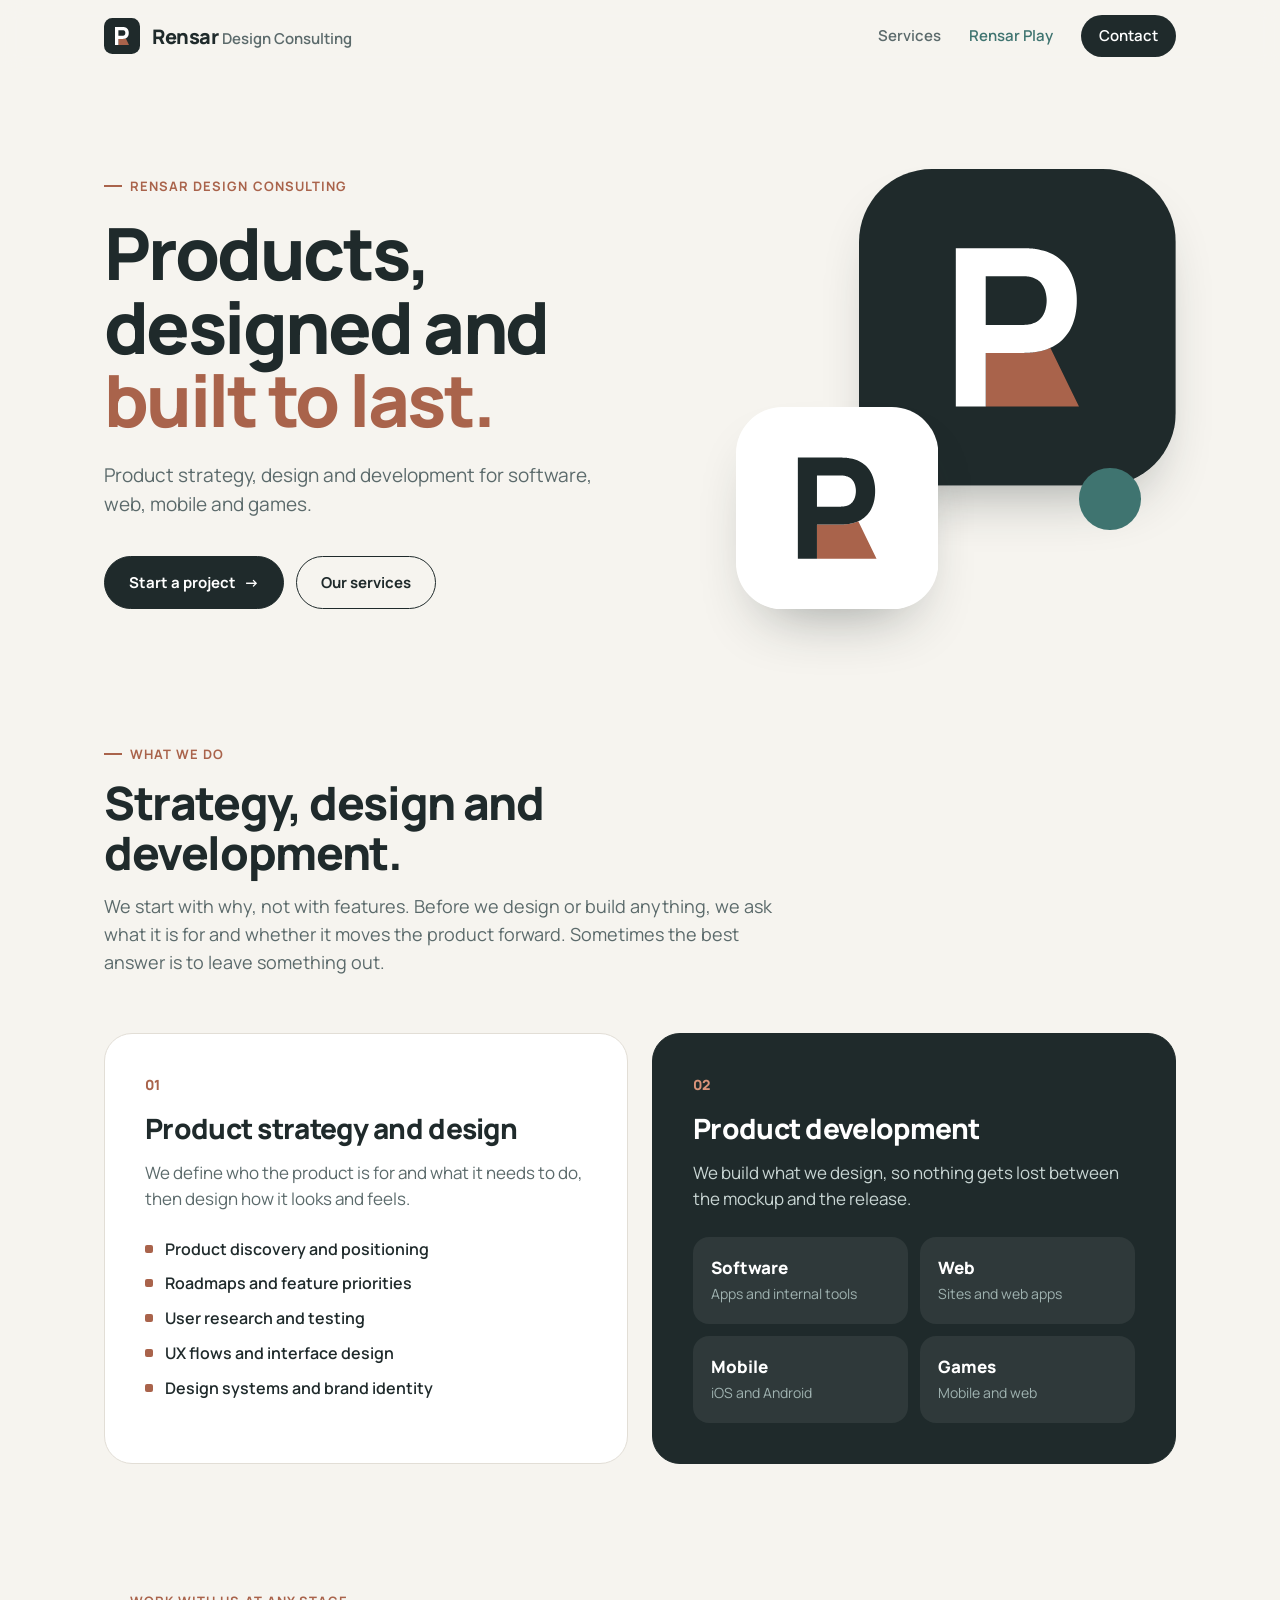
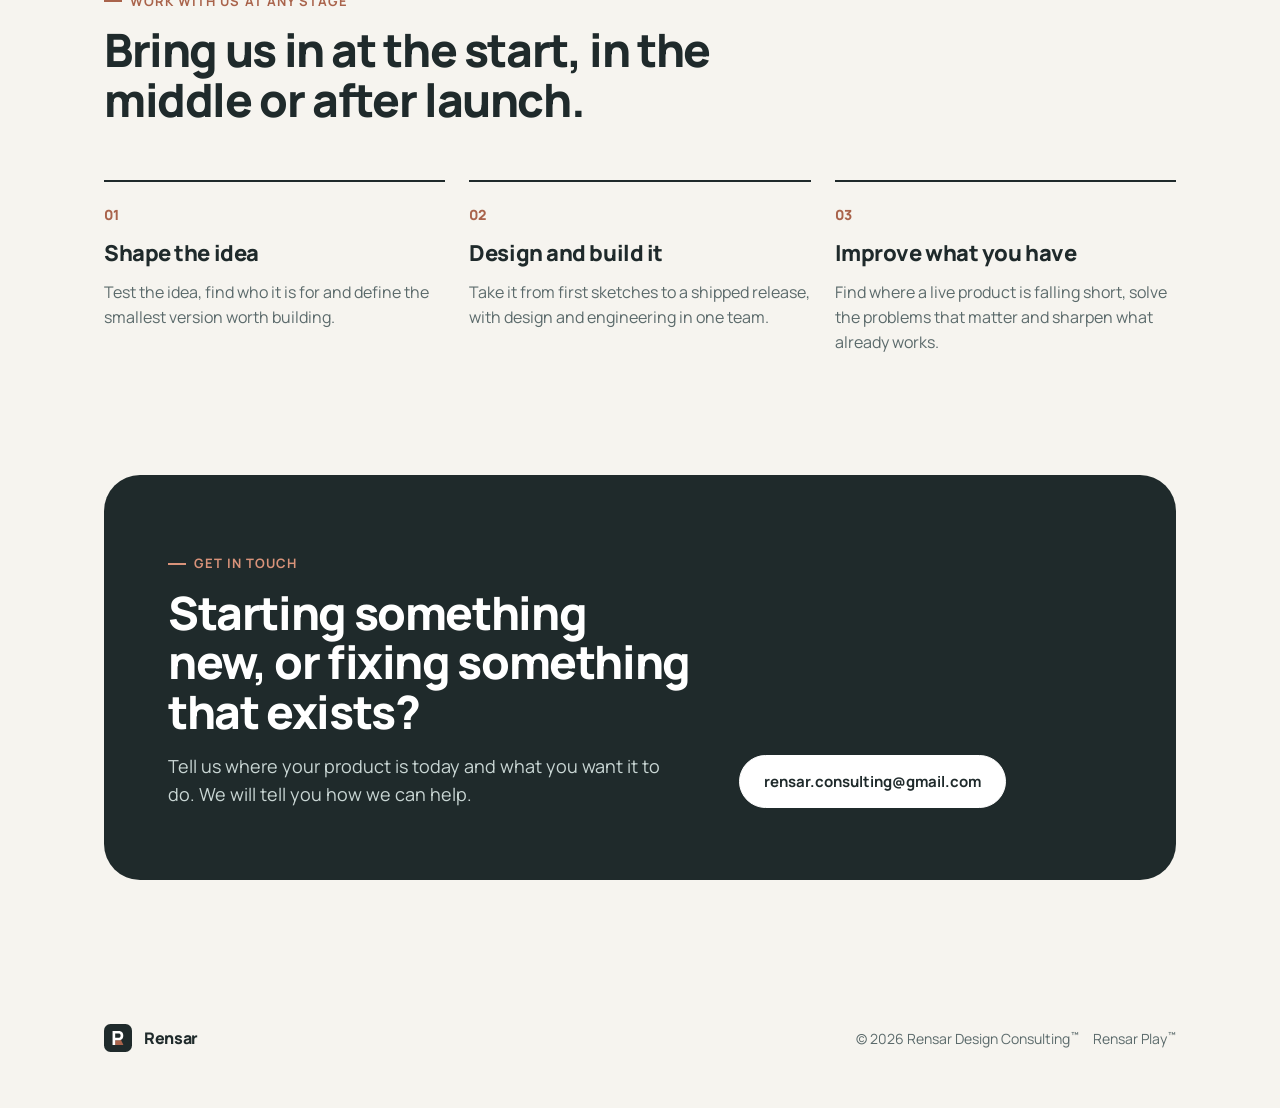
==== index.html @ d3c5a80e "Add Rensar website Home page for Rensar Design Consulting and a separate Rensar Play page.  Co-Autho" ====
<!doctype html>
<html lang="en">
<head>
<meta charset="utf-8">
<meta name="viewport" content="width=device-width, initial-scale=1">
<title>Rensar Design Consulting</title>
<meta name="description" content="Product strategy, design and development for software, web, mobile and games.">
<link rel="preconnect" href="https://fonts.googleapis.com">
<link rel="preconnect" href="https://fonts.gstatic.com" crossorigin>
<link href="https://fonts.googleapis.com/css2?family=Manrope:wght@400;500;600;700;800&display=swap" rel="stylesheet">
<link rel="icon" href="img/favicon.svg" type="image/svg+xml">
<link rel="stylesheet" href="styles.css">
</head>
<body class="">
<svg width="0" height="0" style="position:absolute" aria-hidden="true">
  <defs>
    <path id="r-wedge" d="M69.44 75.00 L40.00 75.00 L40.00 58.06 L51.67 58.06 L51.81 58.05 L51.97 58.05 L52.13 58.05 L52.31 58.04 L52.50 58.04 L52.70 58.03 L52.91 58.02 L53.13 58.01 L53.37 58.00 L53.61 57.99 L53.86 57.97 L54.10 57.96 L54.34 57.94 L54.57 57.92 L54.79 57.90 L55.01 57.88 L55.22 57.85 L55.43 57.83 L55.64 57.80 L55.83 57.78 L56.71 57.62 L57.55 57.44 L58.36 57.22 L59.14 56.97 L59.88 56.69 L60.34 56.50 L60.42 56.50 L69.44 75.00 Z"/>
    <path id="r-p" d="M30.56 25.00 L51.67 25.00 L51.82 25.00 L51.98 25.00 L52.15 25.00 L52.33 25.01 L52.52 25.01 L52.72 25.02 L52.93 25.03 L53.16 25.03 L53.39 25.04 L53.63 25.05 L53.87 25.06 L54.11 25.08 L54.34 25.09 L54.57 25.11 L54.80 25.13 L55.01 25.16 L55.23 25.18 L55.43 25.21 L55.64 25.24 L55.83 25.28 L56.71 25.43 L57.56 25.62 L58.38 25.84 L59.16 26.08 L59.91 26.36 L60.63 26.67 L61.31 27.02 L61.97 27.39 L62.59 27.79 L63.18 28.23 L63.73 28.69 L64.26 29.18 L64.76 29.69 L65.23 30.22 L65.66 30.78 L66.07 31.36 L66.45 31.96 L66.79 32.58 L67.11 33.23 L67.40 33.91 L67.65 34.60 L67.88 35.31 L68.09 36.03 L68.26 36.77 L68.41 37.52 L68.53 38.29 L68.63 39.08 L68.70 39.88 L68.74 40.70 L68.75 41.53 L68.74 42.36 L68.70 43.18 L68.63 43.98 L68.53 44.76 L68.41 45.53 L68.26 46.29 L68.08 47.03 L67.87 47.75 L67.64 48.46 L67.38 49.15 L67.09 49.82 L66.77 50.47 L66.42 51.10 L66.04 51.70 L65.63 52.28 L65.20 52.83 L64.73 53.37 L64.23 53.88 L63.70 54.36 L63.14 54.83 L62.55 55.26 L61.93 55.67 L61.28 56.04 L60.60 56.38 L59.88 56.69 L59.14 56.97 L58.36 57.22 L57.55 57.44 L56.71 57.62 L55.83 57.78 L55.64 57.80 L55.43 57.83 L55.22 57.85 L55.01 57.88 L54.79 57.90 L54.57 57.92 L54.34 57.94 L54.10 57.96 L53.86 57.97 L53.61 57.99 L53.37 58.00 L53.13 58.01 L52.91 58.02 L52.70 58.03 L52.50 58.04 L52.31 58.04 L52.13 58.05 L51.97 58.05 L51.81 58.05 L51.67 58.06 L40.00 58.06 L40.00 75.00 L30.56 75.00 L30.56 25.00 Z M51.25 49.24 L51.40 49.24 L51.55 49.23 L51.70 49.23 L51.86 49.23 L52.01 49.22 L52.17 49.21 L52.34 49.20 L52.51 49.19 L52.67 49.18 L52.85 49.17 L53.02 49.15 L53.19 49.13 L53.36 49.11 L53.52 49.09 L53.68 49.06 L53.84 49.03 L53.99 49.00 L54.15 48.97 L54.30 48.93 L54.44 48.89 L54.82 48.78 L55.17 48.65 L55.51 48.51 L55.83 48.36 L56.14 48.19 L56.42 48.01 L56.69 47.81 L56.94 47.60 L57.18 47.37 L57.40 47.14 L57.60 46.89 L57.79 46.63 L57.96 46.37 L58.13 46.10 L58.28 45.83 L58.41 45.56 L58.54 45.27 L58.65 44.99 L58.75 44.69 L58.84 44.39 L58.91 44.09 L58.98 43.79 L59.04 43.50 L59.09 43.21 L59.14 42.92 L59.17 42.64 L59.20 42.35 L59.22 42.08 L59.23 41.80 L59.24 41.53 L59.23 41.26 L59.22 40.98 L59.20 40.70 L59.17 40.42 L59.14 40.13 L59.09 39.85 L59.04 39.56 L58.98 39.26 L58.91 38.96 L58.84 38.66 L58.75 38.36 L58.65 38.07 L58.54 37.78 L58.41 37.50 L58.28 37.22 L58.13 36.95 L57.96 36.68 L57.79 36.42 L57.60 36.17 L57.40 35.92 L57.18 35.68 L56.94 35.46 L56.69 35.24 L56.42 35.05 L56.14 34.87 L55.83 34.70 L55.51 34.54 L55.17 34.40 L54.82 34.28 L54.44 34.17 L54.30 34.13 L54.15 34.09 L53.99 34.05 L53.84 34.02 L53.68 33.99 L53.52 33.97 L53.36 33.94 L53.19 33.92 L53.02 33.90 L52.85 33.89 L52.67 33.88 L52.51 33.86 L52.34 33.85 L52.17 33.84 L52.01 33.84 L51.86 33.83 L51.70 33.83 L51.55 33.82 L51.40 33.82 L51.25 33.82 L40.00 33.82 L40.00 49.24 L51.25 49.24 Z" fill-rule="evenodd"/>
    <symbol id="tile-teal" viewBox="0 0 100 100"><rect width="100" height="100" rx="23" fill="#3F7470"/><use href="#r-wedge" fill="#9CC3BE"/><use href="#r-p" fill="#fff"/></symbol>
    <symbol id="tile-ink-clay" viewBox="0 0 100 100"><rect width="100" height="100" rx="23" fill="#1F2A2B"/><use href="#r-wedge" fill="#A9634B"/><use href="#r-p" fill="#fff"/></symbol>
    <symbol id="tile-paper-clay" viewBox="0 0 100 100"><rect width="100" height="100" rx="23" fill="#FFFFFF"/><use href="#r-wedge" fill="#A9634B"/><use href="#r-p" fill="#1F2A2B"/></symbol>
    <symbol id="bubble" viewBox="0 0 64 64">
      <path d="M14 10h36a8 8 0 0 1 8 8v20a8 8 0 0 1-8 8H28l-11 9v-9h-3a8 8 0 0 1-8-8V18a8 8 0 0 1 8-8z" fill="none" stroke="#1F2A2B" stroke-width="5" stroke-linejoin="round"/>
      <path d="M17 41 L47 15" stroke="#3F7470" stroke-width="5.5" stroke-linecap="round"/>
    </symbol>
  </defs>
</svg>
<header class="nav">
  <div class="wrap">
    <a class="brand" href="index.html" aria-label="Rensar Design Consulting home">
      <svg><use href="#tile-ink-clay"/></svg><span>Rensar <small>Design Consulting</small></span>
    </a>
    <nav>
      <a class="hide-sm" href="index.html#services">Services</a>
      <a class="play-link" href="play.html">Rensar Play</a>
      <a class="btn-sm" href="index.html#contact">Contact</a>
    </nav>
  </div>
</header>
<main>
  <section class="hero">
    <div class="wrap">
      <div>
        <div class="eyebrow enter">Rensar Design Consulting</div>
        <h1 class="enter">Products, designed and <em>built to last.</em></h1>
        <p class="lede enter">Product strategy, design and development for software, web, mobile and games.</p>
        <div class="cta enter">
          <a class="btn primary" href="mailto:rensar.consulting@gmail.com">Start a project <span class="arrow">→</span></a>
          <a class="btn ghost" href="#services">Our services</a>
        </div>
      </div>
      <div class="hero-art enter" aria-hidden="true">
        <div class="tile t1"><svg><use href="#tile-ink-clay"/></svg></div>
        <div class="tile t2"><svg><use href="#tile-paper-clay"/></svg></div>
        <div class="dot"></div>
      </div>
    </div>
  </section>

  <section class="services" id="services" style="padding-top:40px">
    <div class="wrap">
      <div class="section-head reveal">
        <div class="eyebrow">What we do</div>
        <h2>Strategy, design and development.</h2>
        <p>We start with why, not with features. Before we design or build anything, we ask what it is for and whether it moves the product forward. Sometimes the best answer is to leave something out.</p>
      </div>
      <div class="grid stagger">
        <article class="svc reveal">
          <div class="num">01</div>
          <h3>Product strategy and design</h3>
          <p>We define who the product is for and what it needs to do, then design how it looks and feels.</p>
          <ul>
            <li>Product discovery and positioning</li>
            <li>Roadmaps and feature priorities</li>
            <li>User research and testing</li>
            <li>UX flows and interface design</li>
            <li>Design systems and brand identity</li>
          </ul>
        </article>
        <article class="svc dark reveal">
          <div class="num">02</div>
          <h3>Product development</h3>
          <p>We build what we design, so nothing gets lost between the mockup and the release.</p>
          <div class="platforms">
            <div class="platform"><b>Software</b><span>Apps and internal tools</span></div>
            <div class="platform"><b>Web</b><span>Sites and web apps</span></div>
            <div class="platform"><b>Mobile</b><span>iOS and Android</span></div>
            <div class="platform"><b>Games</b><span>Mobile and web</span></div>
          </div>
        </article>
      </div>
    </div>
  </section>

  <section id="stages" style="padding-top:24px">
    <div class="wrap">
      <div class="section-head reveal">
        <div class="eyebrow">Work with us at any stage</div>
        <h2>Bring us in at the start, in the middle or after launch.</h2>
      </div>
      <div class="principles stagger">
        <div class="principle reveal"><div class="n">01</div><h3>Shape the idea</h3><p>Test the idea, find who it is for and define the smallest version worth building.</p></div>
        <div class="principle reveal"><div class="n">02</div><h3>Design and build it</h3><p>Take it from first sketches to a shipped release, with design and engineering in one team.</p></div>
        <div class="principle reveal"><div class="n">03</div><h3>Improve what you have</h3><p>Find where a live product is falling short, solve the problems that matter and sharpen what already works.</p></div>
      </div>
    </div>
  </section>

  <section id="contact" style="padding-top:24px">
    <div class="wrap">
      <div class="contact reveal">
        <div>
          <div class="eyebrow">Get in touch</div>
          <h2>Starting something new, or fixing something that exists?</h2>
          <p>Tell us where your product is today and what you want it to do. We will tell you how we can help.</p>
        </div>
        <div class="links">
          <a class="btn" href="mailto:rensar.consulting@gmail.com">rensar.consulting@gmail.com</a>
        </div>
      </div>
    </div>
  </section>
</main>
<footer>
  <div class="wrap">
    <a class="brand" href="index.html"><svg><use href="#tile-ink-clay"/></svg><span>Rensar</span></a>
    <div class="marks">© 2026 Rensar Design Consulting<span class="tm">™</span><span class="gap"></span>Rensar Play<span class="tm">™</span></div>
  </div>
</footer>
<script src="site.js"></script>
</body>
</html>
---- styles.css ----
:root {
  --ink: #1F2A2B;
  --teal: #3F7470;
  --teal-light: #9CC3BE;
  --teal-wash: #E3EEEC;
  --clay: #A9634B;
  --clay-soft: #D9937A;
  --clay-wash: #F3E6E0;
  --paper: #F6F4EF;
  --card: #FFFFFF;
  --text: #1F2A2B;
  --muted: #5B6A6B;
  --line: #E2DED6;
  --max: 1120px;
  --ease: cubic-bezier(.2, .7, .2, 1);
}
* { box-sizing: border-box; margin: 0; padding: 0; }
html { scroll-behavior: smooth; }
body {
  font-family: "Manrope", system-ui, -apple-system, "Segoe UI", sans-serif;
  background: var(--paper);
  color: var(--text);
  line-height: 1.55;
  -webkit-font-smoothing: antialiased;
}
a { color: inherit; }
.wrap { max-width: var(--max); margin: 0 auto; padding: 0 24px; }
.tm { font-size: 0.6em; vertical-align: super; font-weight: 600; margin-left: 1px; }

/* Nav */
header.nav {
  position: sticky; top: 0; z-index: 10;
  background: rgba(246, 244, 239, 0.88);
  backdrop-filter: blur(10px);
  border-bottom: 1px solid transparent;
  transition: border-color .3s, box-shadow .3s;
}
header.nav.scrolled { border-bottom-color: var(--line); }
.nav .wrap { display: flex; align-items: center; justify-content: space-between; height: 72px; gap: 16px; }
.brand { display: flex; align-items: center; gap: 12px; text-decoration: none; }
.brand svg { width: 36px; height: 36px; display: block; transition: transform .4s var(--ease); }
.brand:hover svg { transform: rotate(-6deg) scale(1.05); }
.brand span { font-weight: 800; font-size: 20px; letter-spacing: -0.02em; white-space: nowrap; }
.brand small { font-weight: 600; color: var(--muted); font-size: 15px; letter-spacing: 0; }
.nav nav { display: flex; gap: 28px; align-items: center; }
.nav nav a { position: relative; text-decoration: none; font-weight: 600; font-size: 15px; color: var(--muted); white-space: nowrap; transition: color .2s; }
.nav nav a:not(.btn-sm)::after {
  content: ""; position: absolute; left: 0; right: 0; bottom: -4px; height: 2px; background: currentColor;
  transform: scaleX(0); transform-origin: left; transition: transform .3s var(--ease);
}
.nav nav a:hover, .nav nav a.active { color: var(--ink); }
.nav nav a:hover::after, .nav nav a.active::after { transform: scaleX(1); }
.nav nav a.play-link { color: var(--teal); }
.nav nav a.btn-sm { color: #fff; background: var(--ink); padding: 9px 18px; border-radius: 999px; transition: background .2s, transform .2s; }
.nav nav a.btn-sm:hover { background: var(--clay); transform: translateY(-1px); }

/* Hero */
.hero { padding: 96px 0 88px; }
.hero .wrap { display: grid; grid-template-columns: 1.25fr 1fr; gap: 64px; align-items: center; }
.eyebrow {
  display: inline-flex; align-items: center; gap: 8px;
  font-size: 13px; font-weight: 700; letter-spacing: 0.08em; text-transform: uppercase; color: var(--clay);
}
.eyebrow::before { content: ""; width: 18px; height: 2px; background: currentColor; }
h1 { font-size: clamp(42px, 6vw, 72px); line-height: 1.02; letter-spacing: -0.035em; font-weight: 800; margin: 20px 0 24px; }
h1 em { font-style: normal; color: var(--clay); }
.lede { font-size: 19px; color: var(--muted); max-width: 520px; }
.cta { display: flex; gap: 12px; margin-top: 36px; flex-wrap: wrap; }
.btn {
  display: inline-flex; align-items: center; gap: 8px;
  padding: 14px 24px; border-radius: 999px; font-weight: 700; font-size: 15px; text-decoration: none;
  border: 1.5px solid var(--ink); transition: background .2s, color .2s, border-color .2s, transform .2s var(--ease);
}
.btn:hover { transform: translateY(-2px); }
.btn .arrow { transition: transform .25s var(--ease); }
.btn:hover .arrow { transform: translateX(3px); }
.btn.primary { background: var(--ink); color: #fff; }
.btn.primary:hover { background: var(--clay); border-color: var(--clay); }
.btn.ghost:hover { background: var(--ink); color: #fff; }

.hero-art { position: relative; aspect-ratio: 1; max-width: 440px; justify-self: end; width: 100%; }
.hero-art .tile { position: absolute; aspect-ratio: 1; border-radius: 23%; box-shadow: 0 30px 60px -30px rgba(31,42,43,0.45); }
.hero-art .tile svg { width: 100%; height: 100%; display: block; }
.hero-art .t1 { width: 72%; top: 0; right: 0; animation: float 7s ease-in-out infinite; }
.hero-art .t2 { width: 46%; bottom: 0; left: 0; animation: float 7s ease-in-out -3.5s infinite; }
.hero-art .dot { position: absolute; width: 14%; aspect-ratio: 1; border-radius: 50%; background: var(--teal); bottom: 18%; right: 8%; animation: pulse 4s ease-in-out infinite; }
@keyframes float { 0%, 100% { transform: translateY(0) rotate(0); } 50% { transform: translateY(-12px) rotate(-1.5deg); } }
@keyframes pulse { 0%, 100% { transform: scale(1); } 50% { transform: scale(1.12); } }

/* Hero entrance */
.hero .enter { opacity: 0; transform: translateY(18px); animation: enter .8s var(--ease) forwards; }
.hero .enter:nth-child(2) { animation-delay: .08s; }
.hero .enter:nth-child(3) { animation-delay: .16s; }
.hero .enter:nth-child(4) { animation-delay: .24s; }
.hero-art.enter { animation-delay: .2s; }
@keyframes enter { to { opacity: 1; transform: none; } }

/* Scroll reveal */
.reveal { opacity: 0; transform: translateY(24px); transition: opacity .7s var(--ease), transform .7s var(--ease); }
.reveal.in { opacity: 1; transform: none; }
.stagger > .reveal:nth-child(2) { transition-delay: .08s; }
.stagger > .reveal:nth-child(3) { transition-delay: .16s; }
.stagger > .reveal:nth-child(4) { transition-delay: .24s; }

/* Sections */
section { padding: 96px 0; }
.section-head { max-width: 680px; margin-bottom: 56px; }
h2 { font-size: clamp(32px, 4vw, 46px); line-height: 1.08; letter-spacing: -0.03em; font-weight: 800; margin-top: 14px; }
.section-head p { color: var(--muted); font-size: 18px; margin-top: 16px; }

/* Entry points */
.entry { display: grid; grid-template-columns: repeat(3, 1fr); gap: 20px; }
.entry-card {
  background: var(--card); border: 1px solid var(--line); border-radius: 24px; padding: 32px;
  transition: transform .3s var(--ease), box-shadow .3s var(--ease), border-color .3s;
}
.entry-card:hover { transform: translateY(-4px); box-shadow: 0 24px 48px -32px rgba(31,42,43,0.4); border-color: #D5CFC4; }
.entry-card .stage { font-size: 13px; font-weight: 700; letter-spacing: .06em; text-transform: uppercase; color: var(--clay); }
.entry-card h3 { font-size: 23px; font-weight: 800; letter-spacing: -0.02em; line-height: 1.2; margin: 12px 0 10px; }
.entry-card p { color: var(--muted); }
.strategy-note {
  margin-top: 20px; border-radius: 24px; padding: 32px 36px; background: var(--clay-wash);
  display: grid; grid-template-columns: auto 1fr; gap: 24px; align-items: center;
}
.strategy-note .q { font-size: 56px; font-weight: 800; line-height: 1; color: var(--clay); letter-spacing: -0.04em; }
.strategy-note p { font-size: 18px; color: #4A3A33; }
.strategy-note b { color: var(--ink); }

/* Services */
.services .grid { display: grid; grid-template-columns: 1fr 1fr; gap: 24px; }
.svc { border-radius: 28px; padding: 40px; background: var(--card); border: 1px solid var(--line); display: flex; flex-direction: column; gap: 16px; }
.svc.dark { background: var(--ink); color: #fff; border-color: var(--ink); }
.svc .num { font-size: 14px; font-weight: 800; color: var(--clay); }
.svc.dark .num { color: var(--clay-soft); }
.svc h3 { font-size: 28px; font-weight: 800; letter-spacing: -0.025em; line-height: 1.15; }
.svc p { color: var(--muted); font-size: 17px; }
.svc.dark p { color: #C9D6D4; }
.svc ul { list-style: none; display: grid; gap: 10px; margin-top: 8px; }
.svc li { display: flex; gap: 12px; align-items: baseline; font-weight: 600; }
.svc li::before { content: ""; width: 8px; height: 8px; border-radius: 2px; background: var(--clay); flex: none; transform: translateY(-2px); }
.platforms { display: grid; grid-template-columns: 1fr 1fr; gap: 12px; margin-top: 8px; }
.platform { border-radius: 16px; background: rgba(255,255,255,0.07); padding: 18px; transition: background .25s; }
.platform:hover { background: rgba(255,255,255,0.13); }
.platform b { display: block; font-size: 17px; font-weight: 800; color: #fff; }
.platform span { font-size: 14px; color: #9FB2B0; }

/* Approach */
.principles { display: grid; grid-template-columns: repeat(3, 1fr); gap: 24px; }
.principle { padding-top: 24px; position: relative; }
.principle::before { content: ""; position: absolute; top: 0; left: 0; right: 0; height: 2px; background: var(--ink); transform: scaleX(0); transform-origin: left; transition: transform .9s var(--ease) .1s; }
.principle.in::before { transform: scaleX(1); }
.principle .n { font-size: 14px; font-weight: 800; color: var(--clay); }
.principle h3 { font-size: 22px; font-weight: 800; letter-spacing: -0.02em; margin: 10px 0; }
.principle p { color: var(--muted); }

/* Contact */
.contact { background: var(--ink); color: #fff; border-radius: 36px; padding: 72px 64px; display: grid; grid-template-columns: 1.4fr 1fr; gap: 48px; align-items: end; }
.contact h2 { color: #fff; }
.contact p { color: #C9D6D4; font-size: 18px; margin-top: 16px; max-width: 520px; }
.contact .links { display: grid; gap: 12px; justify-items: start; }
.contact .btn { border-color: #fff; color: var(--ink); background: #fff; }
.contact .btn:hover { background: var(--clay); border-color: var(--clay); color: #fff; }
.contact .eyebrow { color: var(--clay-soft); }

/* Play page */
body.play .eyebrow { color: var(--teal); }
body.play h1 em { color: var(--teal); }
body.play .btn.primary:hover { background: var(--teal); border-color: var(--teal); }
.play-hero { padding: 88px 0 40px; }
.play-hero .wrap { display: flex; align-items: center; gap: 28px; }
.play-hero .badge { width: 104px; height: 104px; flex: none; border-radius: 23%; box-shadow: 0 24px 48px -26px rgba(31,42,43,0.5); animation: float 7s ease-in-out infinite; }
.play-hero .badge svg { width: 100%; height: 100%; display: block; }
.play-hero h1 { margin: 10px 0 8px; }
.play-hero h1 .tm { font-size: 0.3em; vertical-align: 2.1em; margin-left: 4px; }
.play-hero .lede { max-width: 620px; }
.game-band { background: var(--teal-wash); border-radius: 36px; padding: 64px; }
.game { display: grid; grid-template-columns: 1fr 1.05fr; gap: 56px; align-items: center; }
.wordmark { display: flex; align-items: center; gap: 14px; margin-bottom: 20px; }
.wordmark svg { width: 56px; height: 56px; }
.wordmark span { font-size: 44px; font-weight: 800; letter-spacing: -0.04em; color: var(--ink); }
.wordmark s { text-decoration-color: var(--teal); text-decoration-thickness: 5px; }
.game p.desc { font-size: 18px; color: #3E4D4E; max-width: 480px; }
.stats { display: grid; grid-template-columns: repeat(3, auto); justify-content: start; gap: 40px; margin: 32px 0 28px; max-width: 480px; }
.stat b { display: block; font-size: 30px; font-weight: 800; letter-spacing: -0.03em; color: var(--teal); font-variant-numeric: tabular-nums; }
.stat span { font-size: 14px; color: var(--muted); font-weight: 600; }
.modes { display: flex; flex-wrap: wrap; gap: 8px; max-width: 480px; }
.modes span { font-size: 14px; font-weight: 600; padding: 7px 14px; border-radius: 999px; background: #fff; color: var(--teal); transition: background .2s, color .2s; }
.modes span:hover { background: var(--teal); color: #fff; }
.platform-note { margin-top: 28px; font-size: 15px; color: var(--muted); font-weight: 600; }

.phones { display: flex; gap: 24px; justify-content: center; align-items: flex-start; }
.phone {
  width: 260px; flex: none; border-radius: 44px; background: var(--ink); padding: 9px;
  box-shadow: 0 40px 80px -40px rgba(31,42,43,0.55);
  transition: transform .4s var(--ease);
}
.phone:hover { transform: translateY(-6px); }
.screen { background: #E2E8E7; border-radius: 36px; padding: 16px 12px; overflow: hidden; }
.screen img { display: block; width: 100%; }
.phone.second { margin-top: 56px; }

.back { padding: 64px 0 24px; }
.back .row { display: flex; justify-content: space-between; align-items: center; gap: 24px; flex-wrap: wrap; border-top: 1px solid var(--line); padding-top: 40px; }
.back p { color: var(--muted); font-size: 17px; max-width: 560px; }

/* Strategy statement */
.strategy { padding: 40px 0 72px; }
.statement { border-top: 2px solid var(--ink); padding-top: 40px; display: grid; grid-template-columns: 1fr 1fr; gap: 24px 64px; align-items: start; }
.statement .eyebrow { grid-column: 1 / -1; }
.statement h2 { margin-top: 0; font-size: clamp(32px, 4.2vw, 50px); }
.statement h2 .soft { color: var(--muted); }
.statement p { font-size: 19px; color: var(--muted); padding-top: 6px; }
.btn.soon { border-color: #B9CBC8; color: var(--muted); cursor: default; }
.btn.soon:hover { transform: none; }

/* What we do header with the why */
.why { display: grid; grid-template-columns: 1fr 1fr; gap: 24px 64px; align-items: end; margin-bottom: 56px; }
.why h2 { margin-top: 14px; }
.why-text { border-left: 2px solid var(--ink); padding-left: 24px; }
.why-text h3 { font-size: 21px; font-weight: 800; letter-spacing: -0.02em; margin-bottom: 8px; }
.why-text p { color: var(--muted); font-size: 17px; }

/* Footer */
footer { padding: 48px 0 56px; color: var(--muted); font-size: 14px; }
footer .wrap { display: flex; justify-content: space-between; align-items: center; gap: 24px; flex-wrap: wrap; }
footer .brand svg { width: 28px; height: 28px; }
footer .brand span { font-size: 16px; color: var(--ink); }
footer .marks { text-align: right; }
footer .marks .gap { display: inline-block; width: 14px; }
footer .marks a { text-decoration: none; }
footer .marks a:hover { color: var(--ink); }

@media (max-width: 860px) {
  .nav nav { gap: 16px; }
  .nav nav a.hide-sm, .brand small { display: none; }
  .hero { padding: 56px 0 64px; }
  .statement, .why { grid-template-columns: 1fr; }
  .hero .wrap, .game, .services .grid, .contact, .entry { grid-template-columns: 1fr; }
  .hero-art { justify-self: center; max-width: 300px; }
  .principles { grid-template-columns: 1fr; gap: 32px; }
  section { padding: 72px 0; }
  .svc, .entry-card { padding: 28px; }
  .strategy-note { grid-template-columns: 1fr; padding: 28px; gap: 12px; }
  .contact { padding: 48px 28px; border-radius: 28px; }
  .wrap { padding: 0 20px; }
  .play-hero { padding: 48px 0 24px; }
  .play-hero .wrap { flex-direction: column; align-items: flex-start; gap: 20px; }
  .play-hero .badge { width: 80px; height: 80px; }
  .game-band { padding: 36px 20px; border-radius: 28px; }
  .stats { gap: 24px; }
  .phones { gap: 12px; }
  .phone { width: calc(50% - 6px); border-radius: 30px; padding: 6px; }
  .screen { border-radius: 25px; padding: 10px 7px; }
    .phone.second { margin-top: 36px; }
  footer .marks { text-align: left; }
}
@media (max-width: 400px) {
  .nav nav a.btn-sm { padding: 8px 14px; font-size: 14px; }
}
@media (prefers-reduced-motion: reduce) {
  *, *::before, *::after { animation: none !important; transition: none !important; }
  .reveal, .hero .enter { opacity: 1; transform: none; }
  .principle::before { transform: none; }
}
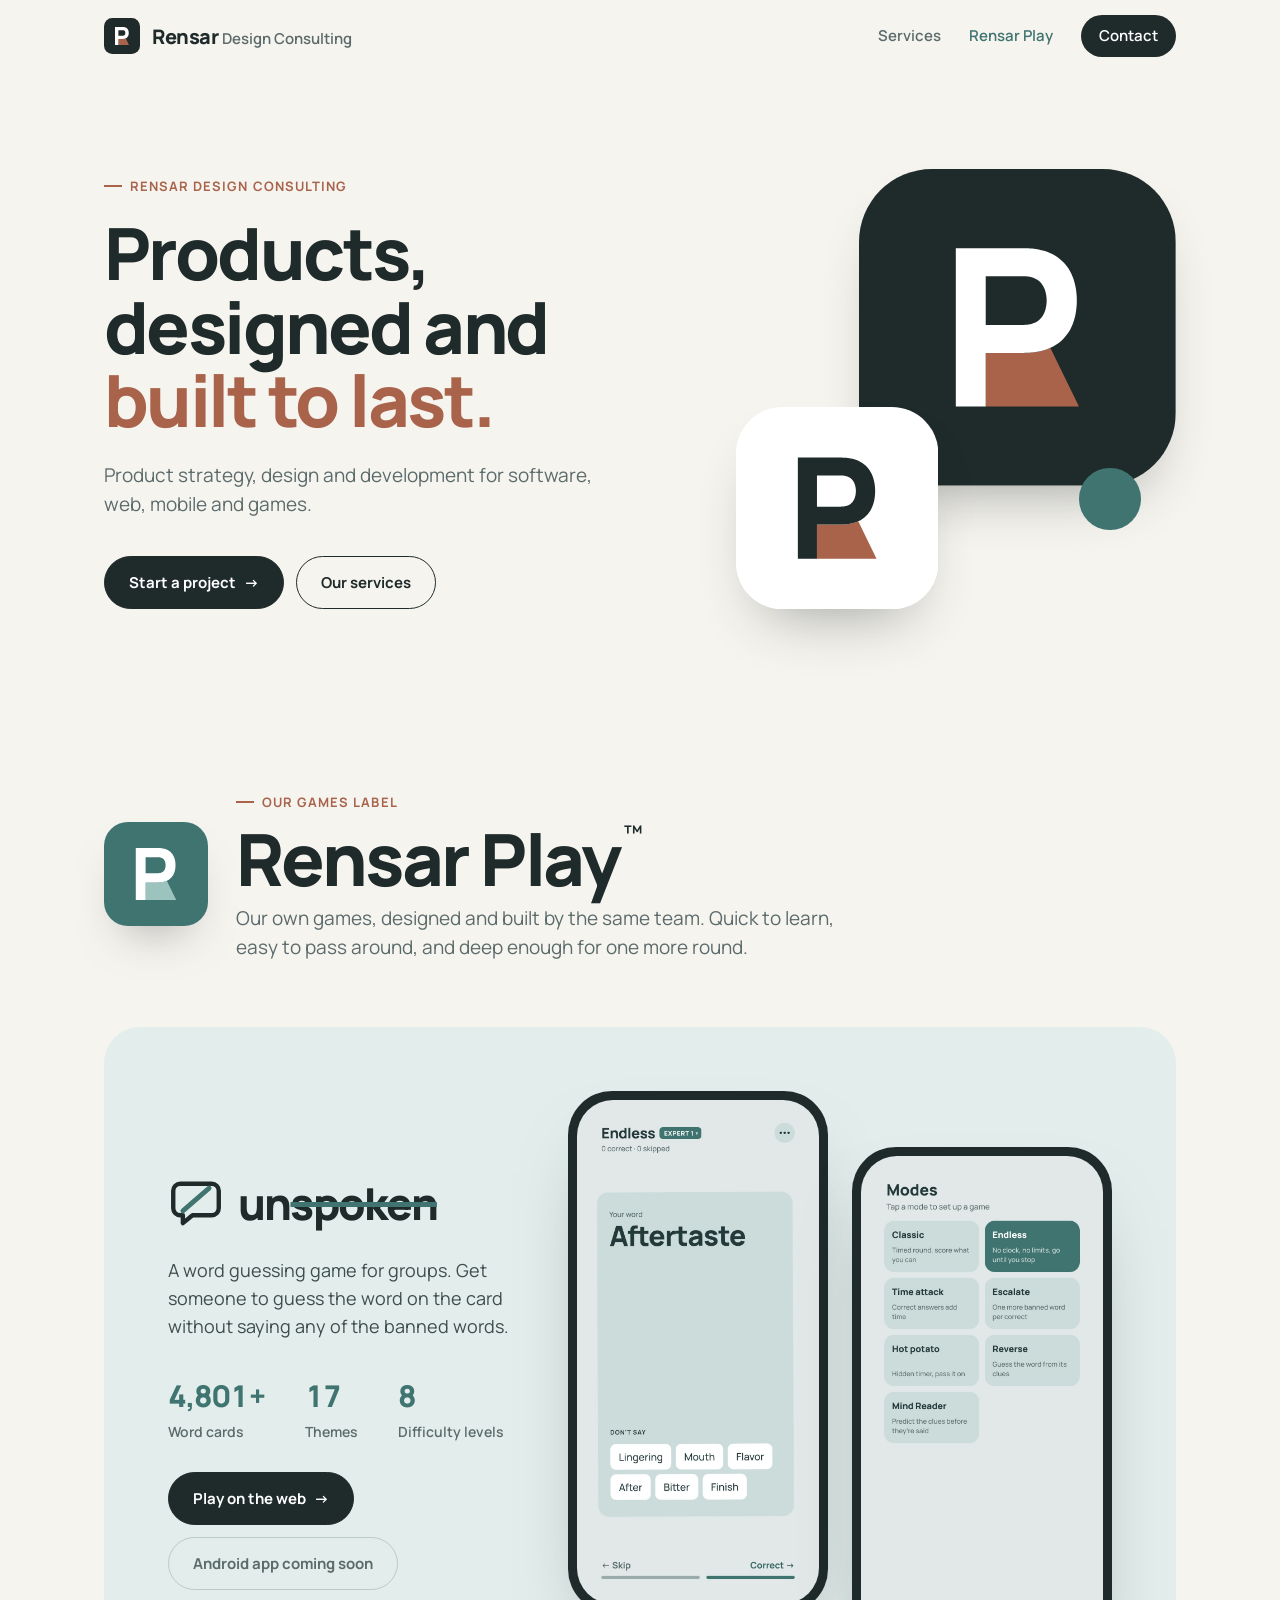
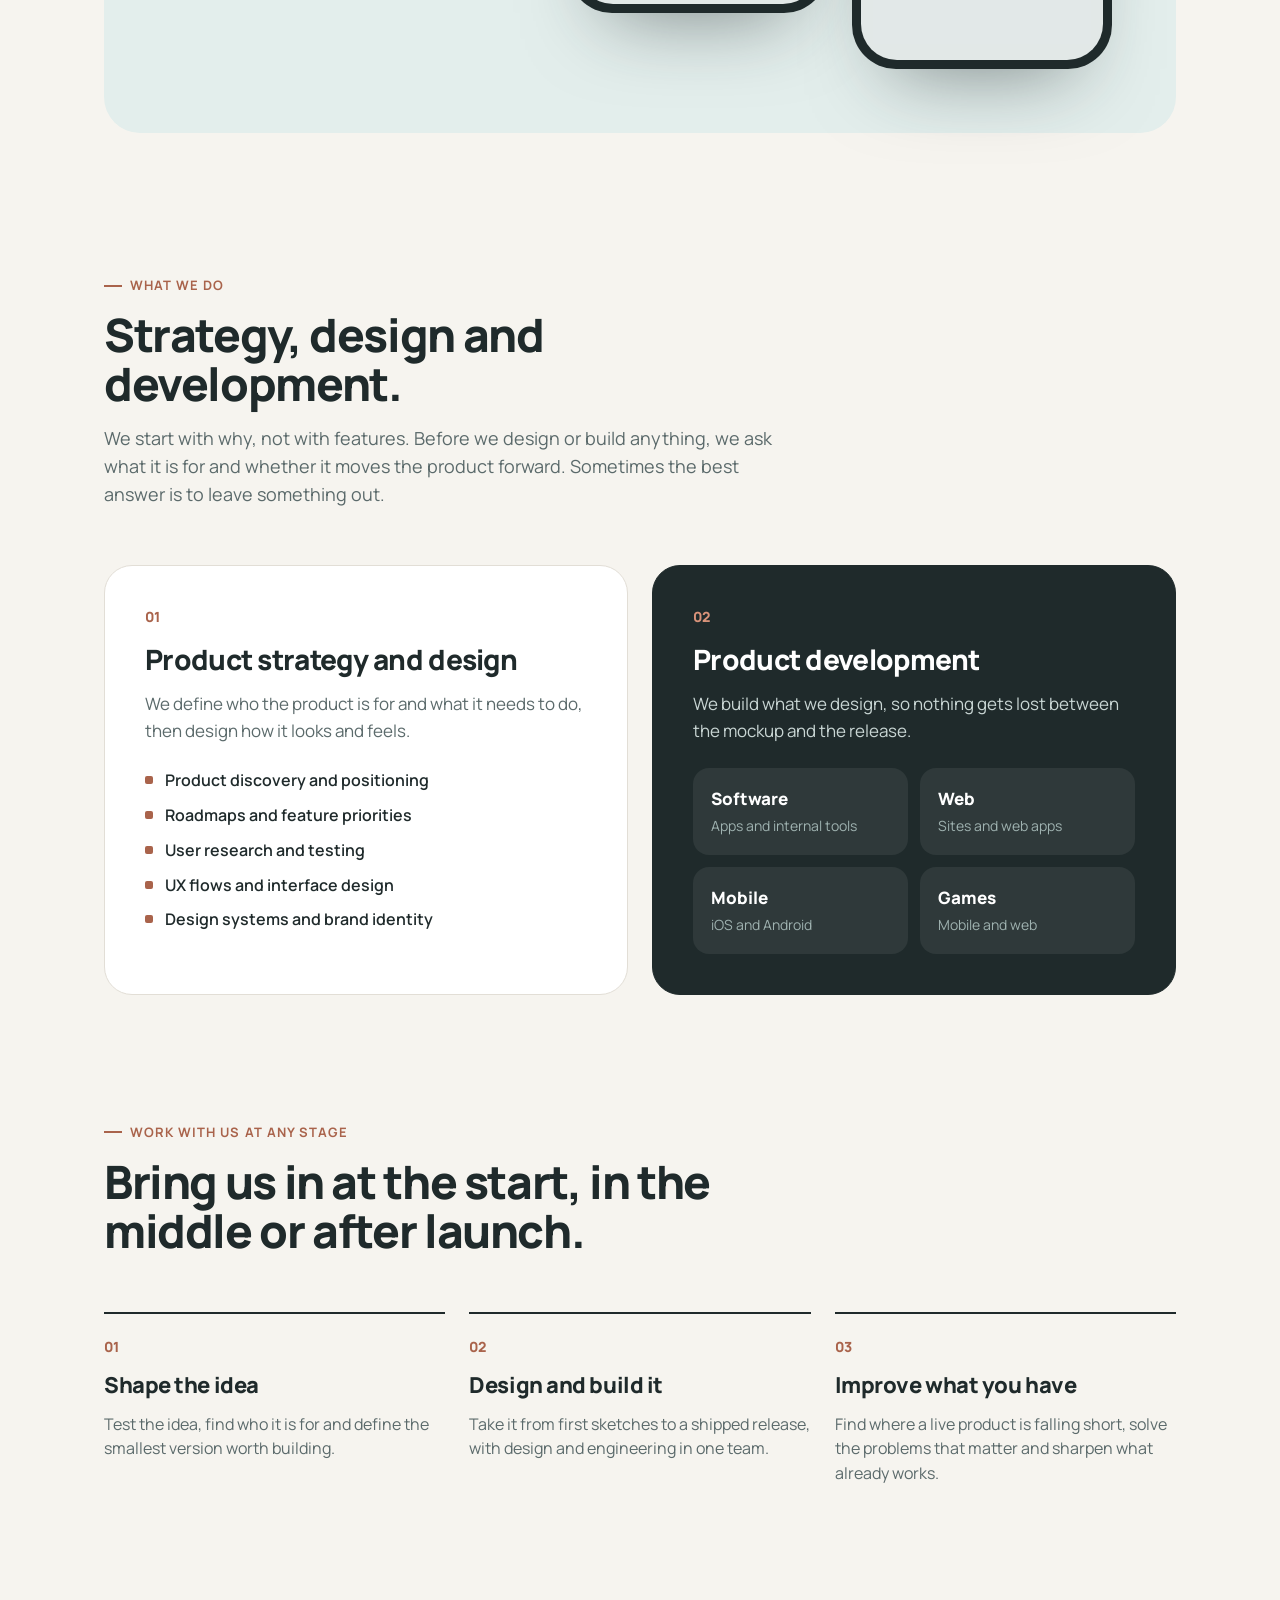
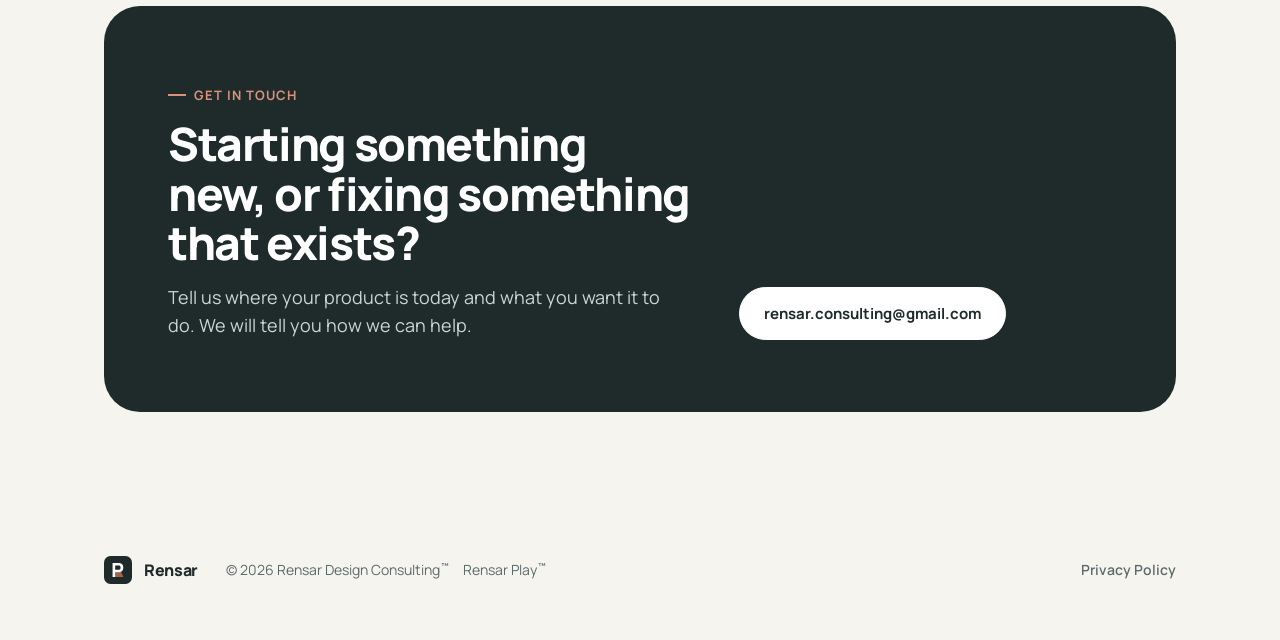
==== commit a7795e4a: "Merge Rensar Play into the home page and add a privacy policy Rensar Play now sits on the home page " ====
--- a/index.html
+++ b/index.html
@@ -1,10 +1,20 @@
 <!doctype html>
 <html lang="en">
 <head>
+<!-- Google tag (gtag.js) -->
+<script async src="https://www.googletagmanager.com/gtag/js?id=G-88QGJGL4W3"></script>
+<script>
+  window.dataLayer = window.dataLayer || [];
+  function gtag(){dataLayer.push(arguments);}
+  gtag('js', new Date());
+
+  gtag('config', 'G-88QGJGL4W3');
+</script>
 <meta charset="utf-8">
 <meta name="viewport" content="width=device-width, initial-scale=1">
 <title>Rensar Design Consulting</title>
 <meta name="description" content="Product strategy, design and development for software, web, mobile and games.">
+<meta name="google-site-verification" content="vryjeWUcmOsj8z5AJ62IvDRwyoW50FepLjHbi1PygwI" />
 <link rel="preconnect" href="https://fonts.googleapis.com">
 <link rel="preconnect" href="https://fonts.gstatic.com" crossorigin>
 <link href="https://fonts.googleapis.com/css2?family=Manrope:wght@400;500;600;700;800&display=swap" rel="stylesheet">
@@ -32,7 +42,7 @@
     </a>
     <nav>
       <a class="hide-sm" href="index.html#services">Services</a>
-      <a class="play-link" href="play.html">Rensar Play</a>
+      <a class="play-link" href="index.html#play">Rensar Play</a>
       <a class="btn-sm" href="index.html#contact">Contact</a>
     </nav>
   </div>
@@ -53,6 +63,43 @@
         <div class="tile t1"><svg><use href="#tile-ink-clay"/></svg></div>
         <div class="tile t2"><svg><use href="#tile-paper-clay"/></svg></div>
         <div class="dot"></div>
+      </div>
+    </div>
+  </section>
+
+  <section class="play-hero" id="play">
+    <div class="wrap">
+      <div class="badge enter"><svg><use href="#tile-teal"/></svg></div>
+      <div>
+        <div class="eyebrow">Our games label</div>
+        <h1>Rensar Play<span class="tm">™</span></h1>
+        <p class="lede">Our own games, designed and built by the same team. Quick to learn, easy to pass around, and deep enough for one more round.</p>
+      </div>
+    </div>
+  </section>
+
+  <section style="padding-top:24px">
+    <div class="wrap">
+      <div class="game-band reveal">
+        <div class="game">
+          <div>
+            <div class="wordmark"><svg><use href="#bubble"/></svg><span>un<s>spoken</s></span></div>
+            <p class="desc">A word guessing game for groups. Get someone to guess the word on the card without saying any of the banned words.</p>
+            <div class="stats reveal">
+              <div class="stat"><b data-count="5000" data-suffix="+">5,000+</b><span>Word cards</span></div>
+              <div class="stat"><b data-count="17">17</b><span>Themes</span></div>
+              <div class="stat"><b data-count="8">8</b><span>Difficulty levels</span></div>
+            </div>
+            <div class="cta" style="margin-top:8px">
+              <a class="btn primary" href="https://xsophiexu.github.io/unspoken/" target="_blank" rel="noopener">Play on the web <span class="arrow">→</span></a>
+              <span class="btn soon">Android app coming soon</span>
+            </div>
+          </div>
+          <div class="phones">
+            <div class="phone"><div class="screen"><img src="img/unspoken-home.jpg" alt="Unspoken card screen with the word Aftertaste and six banned words"></div></div>
+            <div class="phone second"><div class="screen"><img src="img/unspoken-modes.jpg" alt="Unspoken modes screen"></div></div>
+          </div>
+        </div>
       </div>
     </div>
   </section>
@@ -123,8 +170,11 @@
 </main>
 <footer>
   <div class="wrap">
-    <a class="brand" href="index.html"><svg><use href="#tile-ink-clay"/></svg><span>Rensar</span></a>
-    <div class="marks">© 2026 Rensar Design Consulting<span class="tm">™</span><span class="gap"></span>Rensar Play<span class="tm">™</span></div>
+    <div class="foot-left">
+      <a class="brand" href="index.html"><svg><use href="#tile-ink-clay"/></svg><span>Rensar</span></a>
+      <div class="marks">© 2026 Rensar Design Consulting<span class="tm">™</span><span class="gap"></span>Rensar Play<span class="tm">™</span></div>
+    </div>
+    <a class="foot-link" href="privacy.html">Privacy Policy</a>
   </div>
 </footer>
 <script src="site.js"></script>
--- a/styles.css
+++ b/styles.css
@@ -262,3 +262,21 @@
   .reveal, .hero .enter { opacity: 1; transform: none; }
   .principle::before { transform: none; }
 }
+
+/* Privacy policy page */
+.policy { padding: 88px 0 24px; }
+.policy .wrap { max-width: 720px; }
+.policy h1 { margin: 10px 0 8px; font-size: clamp(36px, 5vw, 52px); }
+.policy .updated { color: var(--muted); font-size: 15px; margin-bottom: 32px; }
+.policy h3 { margin: 32px 0 8px; font-size: 20px; }
+.policy p { font-size: 17px; line-height: 1.6; color: var(--ink); }
+.policy a { color: inherit; }
+@media (max-width: 720px) { .policy { padding: 48px 0 16px; } }
+
+/* Footer: copyright left, legal link right */
+footer .foot-left { display: flex; align-items: center; gap: 28px; flex-wrap: wrap; }
+footer .foot-left .marks { text-align: left; }
+footer .foot-link { color: var(--muted); text-decoration: none; font-weight: 600; }
+footer .foot-link:hover { color: var(--ink); }
+@media (max-width: 720px) { footer .foot-left { gap: 16px; } }
+
